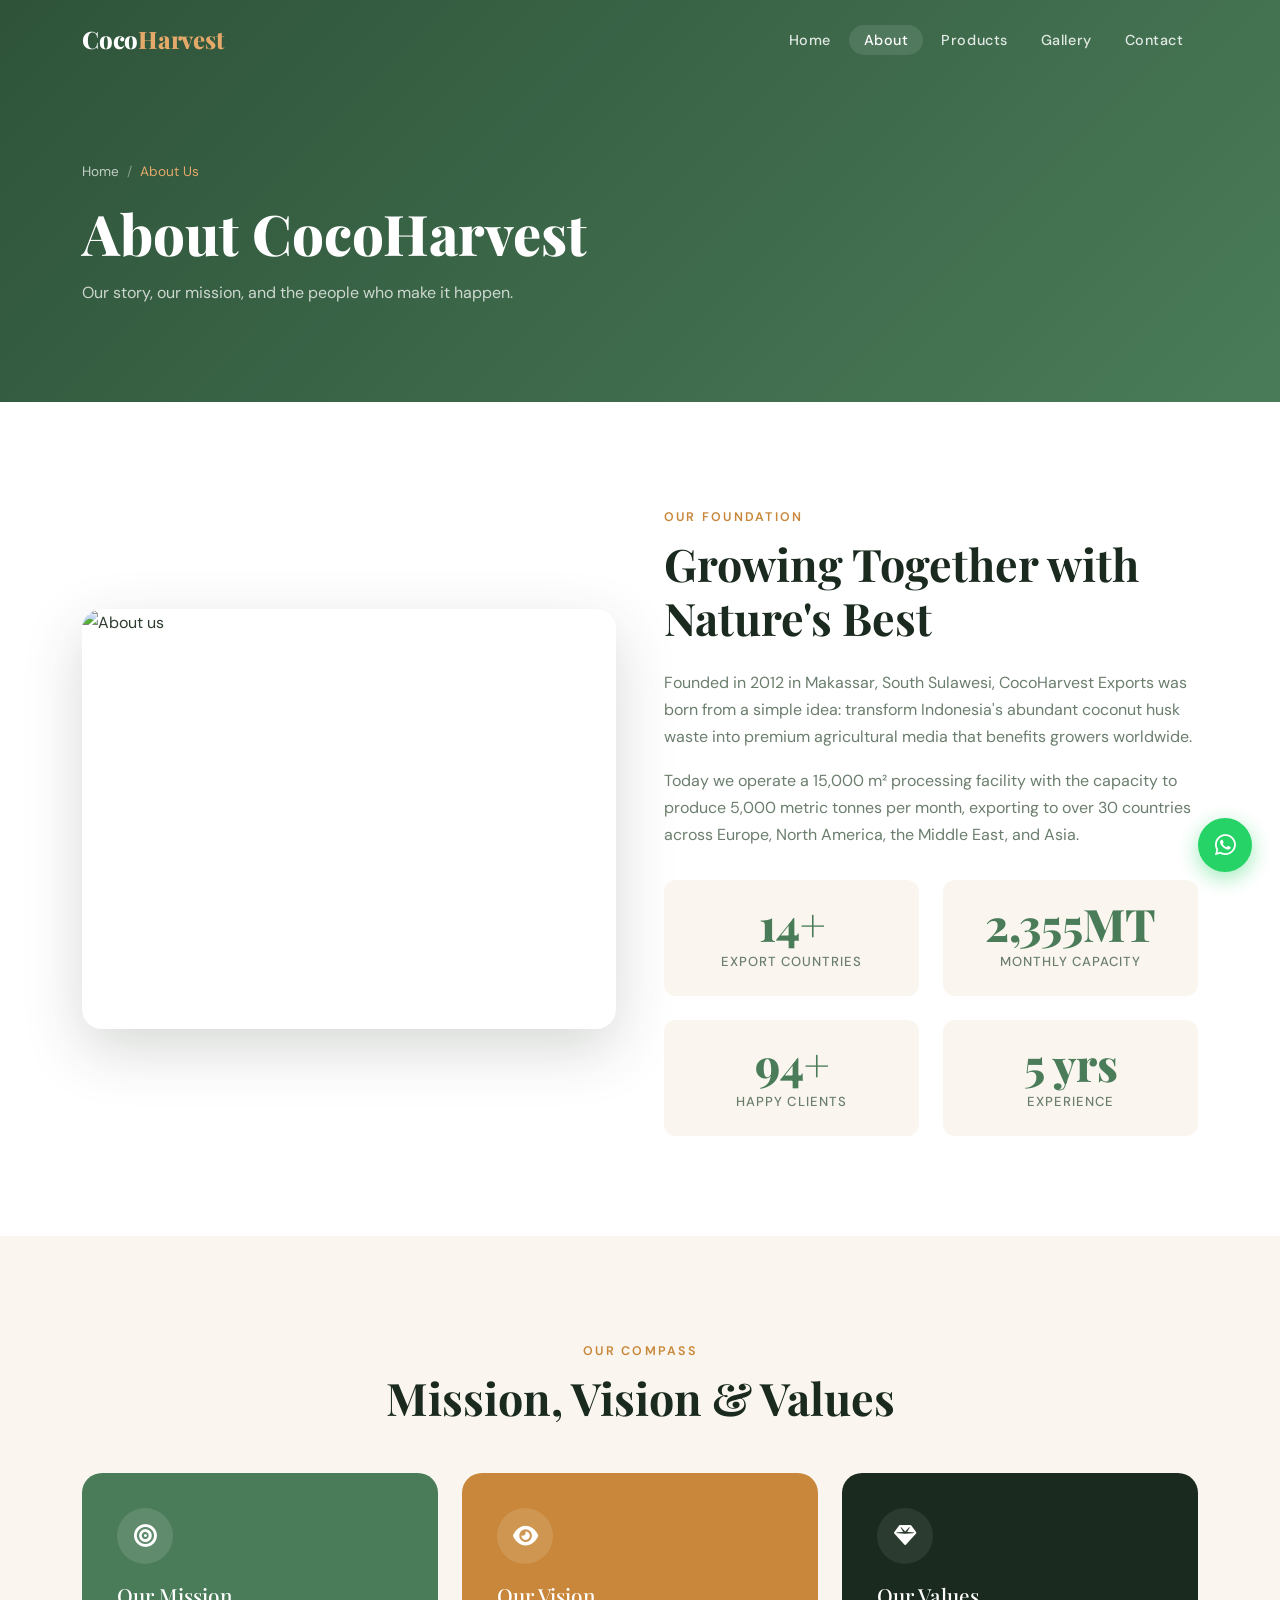
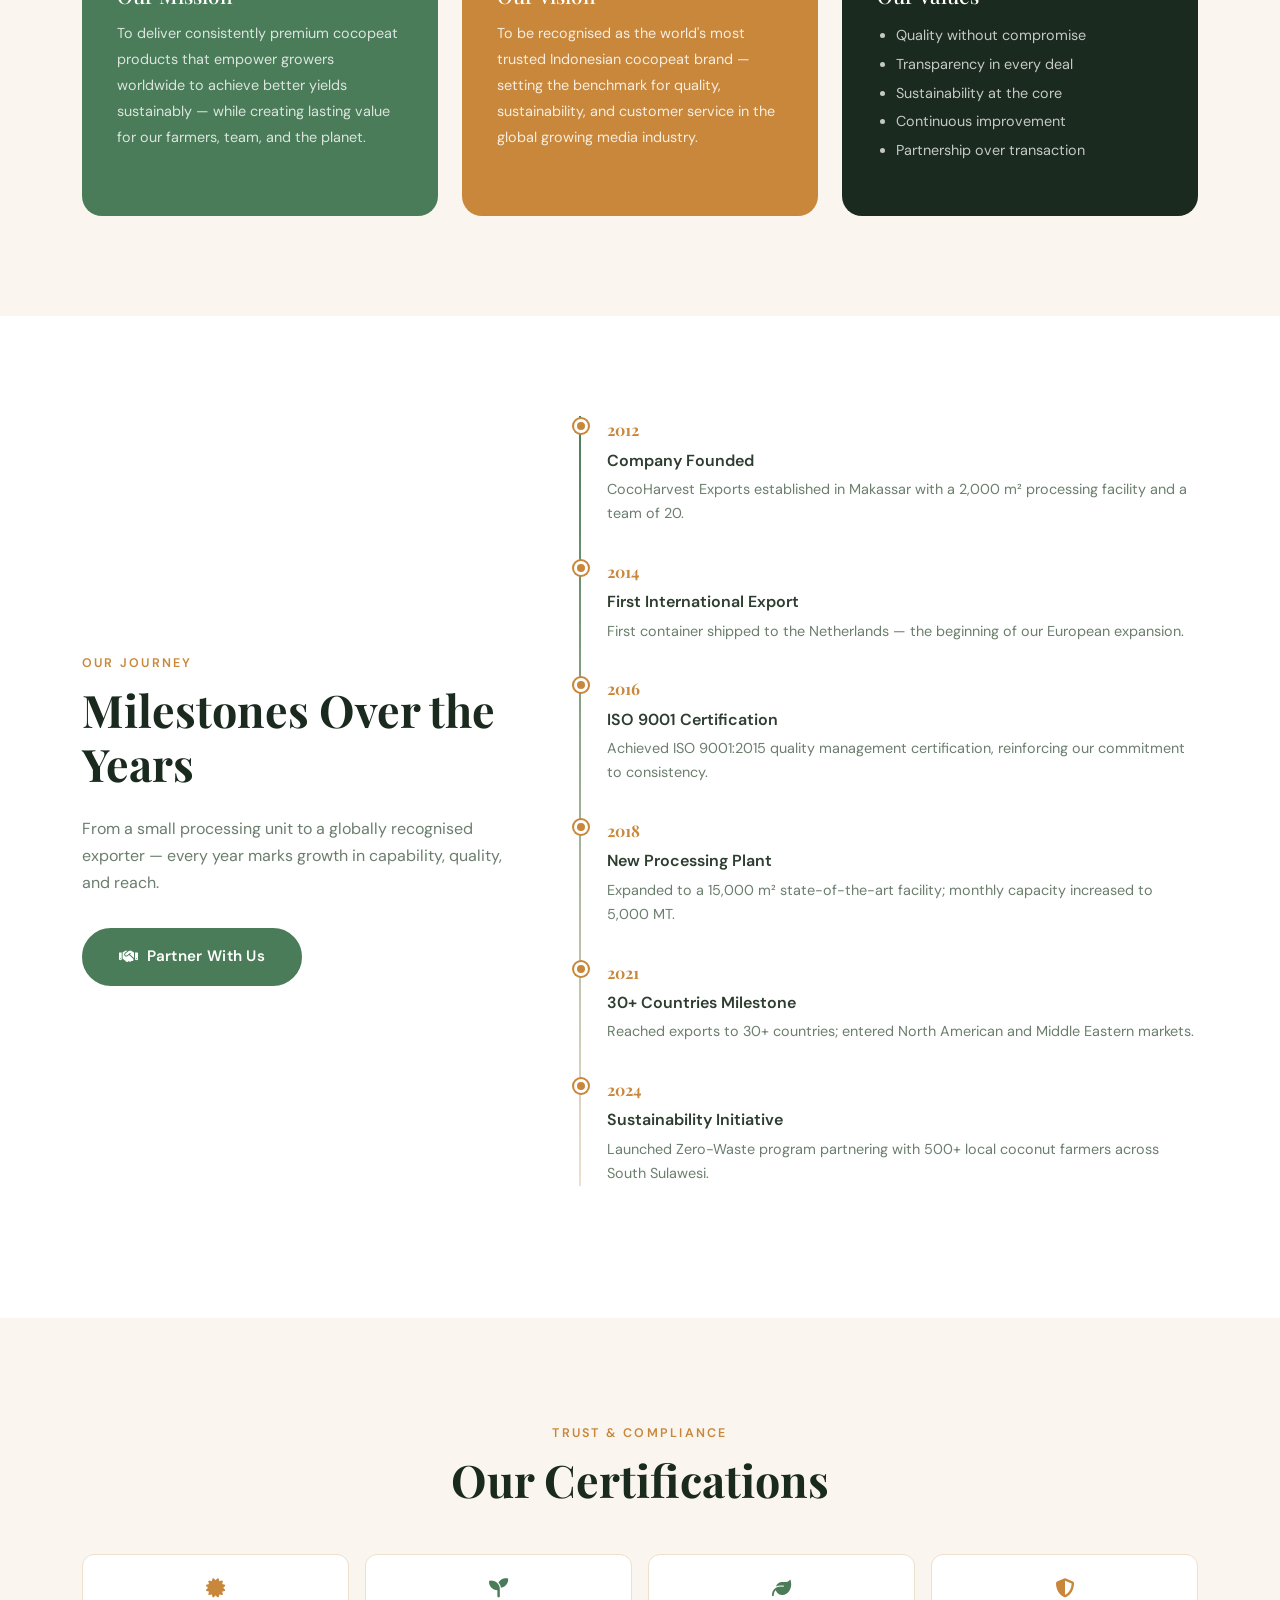
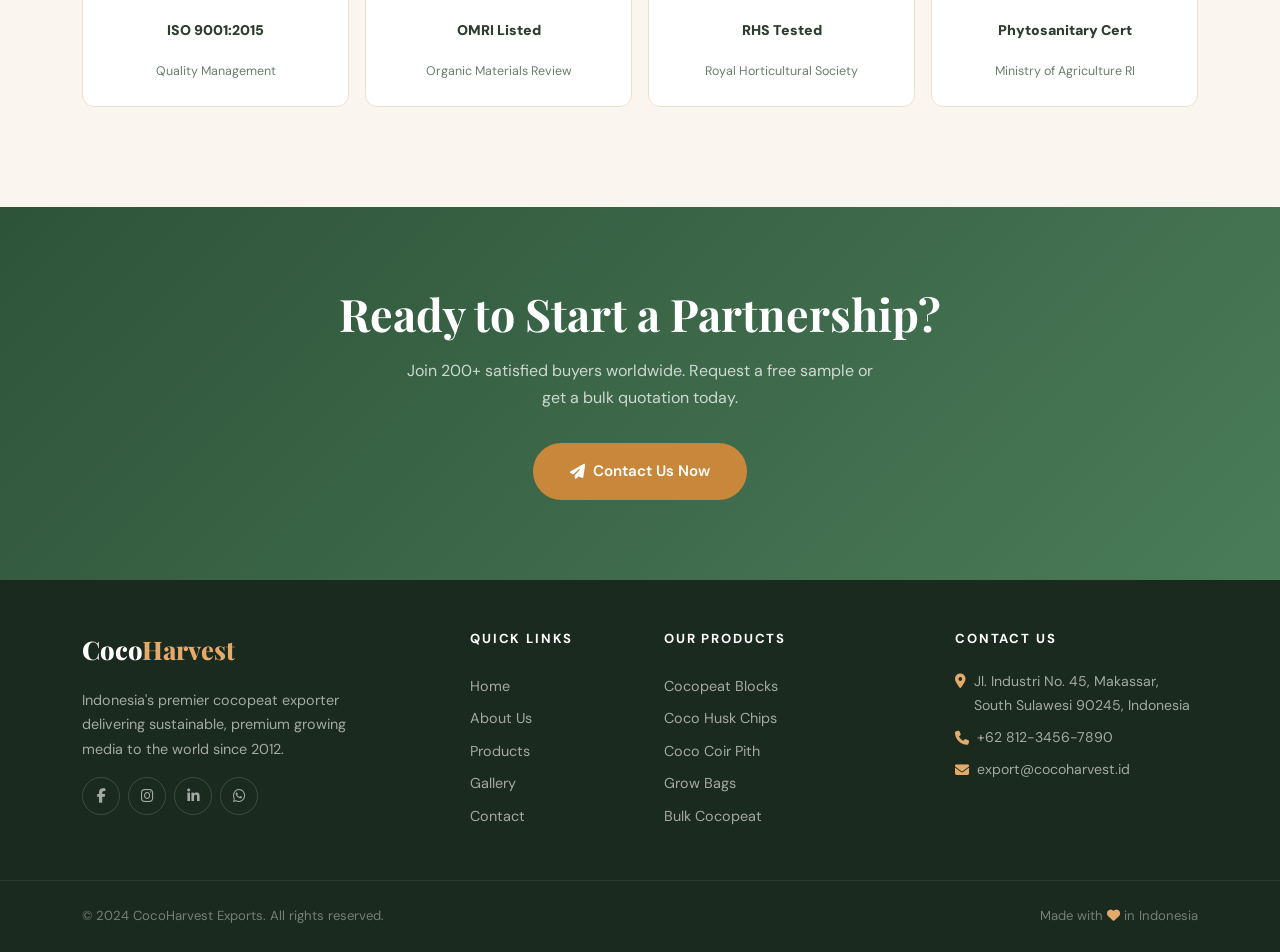
==== about.html @ 3181f222 "add website files" ====
<!DOCTYPE html>
<html lang="en">
<head>
  <meta charset="UTF-8">
  <meta name="viewport" content="width=device-width, initial-scale=1.0">
  <title>About Us — CocoHarvest Exports</title>
  <link rel="stylesheet" href="https://cdn.jsdelivr.net/npm/bootstrap@5.3.3/dist/css/bootstrap.min.css">
  <link rel="stylesheet" href="https://cdnjs.cloudflare.com/ajax/libs/font-awesome/6.5.0/css/all.min.css">
  <link rel="stylesheet" href="assets/css/style.css">
  <link rel="stylesheet" href="assets/css/components.css">
</head>
<body>

<!-- NAVBAR -->
<nav class="navbar navbar-main navbar-expand-lg">
  <div class="container">
    <a class="navbar-brand-custom" href="index.html">Coco<span>Harvest</span></a>
    <button class="navbar-toggler border-0" type="button" data-bs-toggle="collapse" data-bs-target="#mainNav">
      <div class="navbar-toggler-icon-custom"><span></span><span></span><span></span></div>
    </button>
    <div class="collapse navbar-collapse justify-content-end" id="mainNav">
      <ul class="navbar-nav gap-1 align-items-lg-center">
        <li class="nav-item"><a class="nav-link-custom" href="index.html">Home</a></li>
        <li class="nav-item"><a class="nav-link-custom active" href="about.html">About</a></li>
        <li class="nav-item"><a class="nav-link-custom" href="products.html">Products</a></li>
        <li class="nav-item"><a class="nav-link-custom" href="gallery.html">Gallery</a></li>
        <li class="nav-item"><a class="nav-link-custom" href="contact.html">Contact</a></li>
        <!-- <li class="nav-item ms-lg-2"><a class="btn-accent-custom" href="contact.html">Get a Quote</a></li> -->
      </ul>
    </div>
  </div>
</nav>

<!-- PAGE HERO -->
<section class="page-hero">
  <div class="container position-relative" style="z-index:1;">
    <nav aria-label="breadcrumb" class="mb-3">
      <ol class="breadcrumb">
        <li class="breadcrumb-item"><a href="index.html">Home</a></li>
        <li class="breadcrumb-item active">About Us</li>
      </ol>
    </nav>
    <h1 class="page-hero-title">About CocoHarvest</h1>
    <p style="color:rgba(255,255,255,.75);max-width:520px;margin-top:.8rem;font-size:1rem;">
      Our story, our mission, and the people who make it happen.
    </p>
  </div>
</section>

<!-- MISSION & VISION -->
<section class="section-py">
  <div class="container">
    <div class="row g-5 align-items-center">
      <div class="col-lg-6 reveal-left">
        <img src="https://images.unsplash.com/photo-1573767291321-c0af2eaf5266?w=700&q=80"
             alt="About us"
             style="border-radius:20px;width:100%;height:420px;object-fit:cover;box-shadow:var(--shadow-lg);">
      </div>
      <div class="col-lg-6 reveal-right">
        <span class="section-eyebrow">Our Foundation</span>
        <h2 class="section-title mt-2 mb-4">Growing Together with<br>Nature's Best</h2>
        <p style="color:var(--clr-muted);margin-bottom:1rem;">
          Founded in 2012 in Makassar, South Sulawesi, CocoHarvest Exports was born from a simple idea: transform Indonesia's abundant coconut husk waste into premium agricultural media that benefits growers worldwide.
        </p>
        <p style="color:var(--clr-muted);margin-bottom:2rem;">
          Today we operate a 15,000 m² processing facility with the capacity to produce 5,000 metric tonnes per month, exporting to over 30 countries across Europe, North America, the Middle East, and Asia.
        </p>
        <div class="row g-4">
          <div class="col-6">
            <div style="padding:1.4rem;background:var(--clr-cream);border-radius:var(--radius-md);text-align:center;">
              <div class="stat-number" data-count="30" data-suffix="+">30+</div>
              <div class="stat-label mt-1">Export Countries</div>
            </div>
          </div>
          <div class="col-6">
            <div style="padding:1.4rem;background:var(--clr-cream);border-radius:var(--radius-md);text-align:center;">
              <div class="stat-number" data-count="5000" data-suffix="MT">5000MT</div>
              <div class="stat-label mt-1">Monthly Capacity</div>
            </div>
          </div>
          <div class="col-6">
            <div style="padding:1.4rem;background:var(--clr-cream);border-radius:var(--radius-md);text-align:center;">
              <div class="stat-number" data-count="200" data-suffix="+">200+</div>
              <div class="stat-label mt-1">Happy Clients</div>
            </div>
          </div>
          <div class="col-6">
            <div style="padding:1.4rem;background:var(--clr-cream);border-radius:var(--radius-md);text-align:center;">
              <div class="stat-number" data-count="12" data-suffix=" yrs">12 yrs</div>
              <div class="stat-label mt-1">Experience</div>
            </div>
          </div>
        </div>
      </div>
    </div>
  </div>
</section>

<!-- MISSION VISION VALUES -->
<section class="section-py bg-cream">
  <div class="container">
    <div class="text-center mb-5 reveal">
      <span class="section-eyebrow">Our Compass</span>
      <h2 class="section-title mt-2">Mission, Vision & Values</h2>
    </div>
    <div class="row g-4">
      <div class="col-md-4 reveal delay-1">
        <div style="background:var(--clr-primary);color:white;border-radius:var(--radius-lg);padding:2.2rem;height:100%;">
          <div style="width:56px;height:56px;background:rgba(255,255,255,.12);border-radius:50%;display:flex;align-items:center;justify-content:center;font-size:1.4rem;margin-bottom:1.2rem;">
            <i class="fas fa-bullseye"></i>
          </div>
          <h4 style="font-family:'Playfair Display',serif;font-size:1.3rem;margin-bottom:.8rem;color:white;">Our Mission</h4>
          <p style="color:rgba(255,255,255,.8);font-size:.9rem;line-height:1.8;">
            To deliver consistently premium cocopeat products that empower growers worldwide to achieve better yields sustainably — while creating lasting value for our farmers, team, and the planet.
          </p>
        </div>
      </div>
      <div class="col-md-4 reveal delay-2">
        <div style="background:var(--clr-accent);color:white;border-radius:var(--radius-lg);padding:2.2rem;height:100%;">
          <div style="width:56px;height:56px;background:rgba(255,255,255,.12);border-radius:50%;display:flex;align-items:center;justify-content:center;font-size:1.4rem;margin-bottom:1.2rem;">
            <i class="fas fa-eye"></i>
          </div>
          <h4 style="font-family:'Playfair Display',serif;font-size:1.3rem;margin-bottom:.8rem;color:white;">Our Vision</h4>
          <p style="color:rgba(255,255,255,.85);font-size:.9rem;line-height:1.8;">
            To be recognised as the world's most trusted Indonesian cocopeat brand — setting the benchmark for quality, sustainability, and customer service in the global growing media industry.
          </p>
        </div>
      </div>
      <div class="col-md-4 reveal delay-3">
        <div style="background:var(--clr-dark);color:white;border-radius:var(--radius-lg);padding:2.2rem;height:100%;">
          <div style="width:56px;height:56px;background:rgba(255,255,255,.08);border-radius:50%;display:flex;align-items:center;justify-content:center;font-size:1.4rem;margin-bottom:1.2rem;">
            <i class="fas fa-gem"></i>
          </div>
          <h4 style="font-family:'Playfair Display',serif;font-size:1.3rem;margin-bottom:.8rem;color:white;">Our Values</h4>
          <ul style="color:rgba(255,255,255,.75);font-size:.9rem;line-height:2;padding-left:1.2rem;">
            <li>Quality without compromise</li>
            <li>Transparency in every deal</li>
            <li>Sustainability at the core</li>
            <li>Continuous improvement</li>
            <li>Partnership over transaction</li>
          </ul>
        </div>
      </div>
    </div>
  </div>
</section>

<!-- MILESTONES / TIMELINE -->
<section class="section-py">
  <div class="container">
    <div class="row g-5 align-items-center">
      <div class="col-lg-5 reveal-left">
        <span class="section-eyebrow">Our Journey</span>
        <h2 class="section-title mt-2 mb-4">Milestones Over the Years</h2>
        <p style="color:var(--clr-muted);margin-bottom:2rem;">
          From a small processing unit to a globally recognised exporter — every year marks growth in capability, quality, and reach.
        </p>
        <a href="contact.html" class="btn-primary-custom"><i class="fas fa-handshake"></i> Partner With Us</a>
      </div>
      <div class="col-lg-7 reveal-right">
        <div class="timeline">
          <div class="timeline-item">
            <div class="timeline-dot"></div>
            <div class="timeline-year">2012</div>
            <div style="font-weight:600;margin-bottom:.2rem;">Company Founded</div>
            <div class="timeline-text">CocoHarvest Exports established in Makassar with a 2,000 m² processing facility and a team of 20.</div>
          </div>
          <div class="timeline-item">
            <div class="timeline-dot"></div>
            <div class="timeline-year">2014</div>
            <div style="font-weight:600;margin-bottom:.2rem;">First International Export</div>
            <div class="timeline-text">First container shipped to the Netherlands — the beginning of our European expansion.</div>
          </div>
          <div class="timeline-item">
            <div class="timeline-dot"></div>
            <div class="timeline-year">2016</div>
            <div style="font-weight:600;margin-bottom:.2rem;">ISO 9001 Certification</div>
            <div class="timeline-text">Achieved ISO 9001:2015 quality management certification, reinforcing our commitment to consistency.</div>
          </div>
          <div class="timeline-item">
            <div class="timeline-dot"></div>
            <div class="timeline-year">2018</div>
            <div style="font-weight:600;margin-bottom:.2rem;">New Processing Plant</div>
            <div class="timeline-text">Expanded to a 15,000 m² state-of-the-art facility; monthly capacity increased to 5,000 MT.</div>
          </div>
          <div class="timeline-item">
            <div class="timeline-dot"></div>
            <div class="timeline-year">2021</div>
            <div style="font-weight:600;margin-bottom:.2rem;">30+ Countries Milestone</div>
            <div class="timeline-text">Reached exports to 30+ countries; entered North American and Middle Eastern markets.</div>
          </div>
          <div class="timeline-item">
            <div class="timeline-dot"></div>
            <div class="timeline-year">2024</div>
            <div style="font-weight:600;margin-bottom:.2rem;">Sustainability Initiative</div>
            <div class="timeline-text">Launched Zero-Waste program partnering with 500+ local coconut farmers across South Sulawesi.</div>
          </div>
        </div>
      </div>
    </div>
  </div>
</section>

<!-- CERTIFICATIONS -->
<section class="section-py bg-cream">
  <div class="container">
    <div class="text-center mb-5 reveal">
      <span class="section-eyebrow">Trust & Compliance</span>
      <h2 class="section-title mt-2">Our Certifications</h2>
    </div>
    <div class="row g-3 justify-content-center">
      <div class="col-sm-6 col-md-4 col-lg-3 reveal delay-1">
        <div class="cert-badge justify-content-center" style="flex-direction:column;text-align:center;padding:1.5rem;">
          <i class="fas fa-certificate fa-2x mb-2" style="color:var(--clr-accent);"></i>
          <strong>ISO 9001:2015</strong>
          <span style="font-size:.78rem;color:var(--clr-muted);font-weight:400;margin-top:.3rem;">Quality Management</span>
        </div>
      </div>
      <div class="col-sm-6 col-md-4 col-lg-3 reveal delay-2">
        <div class="cert-badge justify-content-center" style="flex-direction:column;text-align:center;padding:1.5rem;">
          <i class="fas fa-seedling fa-2x mb-2" style="color:var(--clr-primary);"></i>
          <strong>OMRI Listed</strong>
          <span style="font-size:.78rem;color:var(--clr-muted);font-weight:400;margin-top:.3rem;">Organic Materials Review</span>
        </div>
      </div>
      <div class="col-sm-6 col-md-4 col-lg-3 reveal delay-3">
        <div class="cert-badge justify-content-center" style="flex-direction:column;text-align:center;padding:1.5rem;">
          <i class="fas fa-leaf fa-2x mb-2" style="color:var(--clr-primary);"></i>
          <strong>RHS Tested</strong>
          <span style="font-size:.78rem;color:var(--clr-muted);font-weight:400;margin-top:.3rem;">Royal Horticultural Society</span>
        </div>
      </div>
      <div class="col-sm-6 col-md-4 col-lg-3 reveal delay-4">
        <div class="cert-badge justify-content-center" style="flex-direction:column;text-align:center;padding:1.5rem;">
          <i class="fas fa-shield-alt fa-2x mb-2" style="color:var(--clr-accent);"></i>
          <strong>Phytosanitary Cert</strong>
          <span style="font-size:.78rem;color:var(--clr-muted);font-weight:400;margin-top:.3rem;">Ministry of Agriculture RI</span>
        </div>
      </div>
    </div>
  </div>
</section>

<!-- CTA -->
<section style="background:linear-gradient(135deg,var(--clr-primary-dk),var(--clr-primary));padding:80px 0;">
  <div class="container text-center reveal">
    <h2 class="section-title text-white mb-3">Ready to Start a Partnership?</h2>
    <p style="color:rgba(255,255,255,.75);max-width:480px;margin:0 auto 2rem;">
      Join 200+ satisfied buyers worldwide. Request a free sample or get a bulk quotation today.
    </p>
    <a href="contact.html" class="btn-accent-custom">
      <i class="fas fa-paper-plane"></i> Contact Us Now
    </a>
  </div>
</section>

<!-- FOOTER -->
<footer class="footer-main pt-5">
  <div class="container">
    <div class="row g-5">
      <div class="col-lg-4">
        <div class="footer-brand mb-3">Coco<span>Harvest</span></div>
        <p style="font-size:.9rem;color:rgba(255,255,255,.6);max-width:300px;line-height:1.7;">
          Indonesia's premier cocopeat exporter delivering sustainable, premium growing media to the world since 2012.
        </p>
        <div class="d-flex gap-2 mt-3">
          <a href="#" class="social-icon"><i class="fab fa-facebook-f"></i></a>
          <a href="#" class="social-icon"><i class="fab fa-instagram"></i></a>
          <a href="#" class="social-icon"><i class="fab fa-linkedin-in"></i></a>
          <a href="#" class="social-icon"><i class="fab fa-whatsapp"></i></a>
        </div>
      </div>
      <div class="col-sm-6 col-lg-2">
        <div class="footer-heading">Quick Links</div>
        <a href="index.html" class="footer-link">Home</a>
        <a href="about.html" class="footer-link">About Us</a>
        <a href="products.html" class="footer-link">Products</a>
        <a href="gallery.html" class="footer-link">Gallery</a>
        <a href="contact.html" class="footer-link">Contact</a>
      </div>
      <div class="col-sm-6 col-lg-3">
        <div class="footer-heading">Our Products</div>
        <a href="products.html" class="footer-link">Cocopeat Blocks</a>
        <a href="products.html" class="footer-link">Coco Husk Chips</a>
        <a href="products.html" class="footer-link">Coco Coir Pith</a>
        <a href="products.html" class="footer-link">Grow Bags</a>
        <a href="products.html" class="footer-link">Bulk Cocopeat</a>
      </div>
      <div class="col-lg-3">
        <div class="footer-heading">Contact Us</div>
        <div class="d-flex gap-2 align-items-start mb-2" style="font-size:.88rem;color:rgba(255,255,255,.6);">
          <i class="fas fa-map-marker-alt mt-1" style="color:var(--clr-accent-lt);"></i>
          Jl. Industri No. 45, Makassar, South Sulawesi 90245, Indonesia
        </div>
        <div class="d-flex gap-2 align-items-center mb-2" style="font-size:.88rem;color:rgba(255,255,255,.6);">
          <i class="fas fa-phone" style="color:var(--clr-accent-lt);"></i> +62 812-3456-7890
        </div>
        <div class="d-flex gap-2 align-items-center" style="font-size:.88rem;color:rgba(255,255,255,.6);">
          <i class="fas fa-envelope" style="color:var(--clr-accent-lt);"></i> export@cocoharvest.id
        </div>
      </div>
    </div>
  </div>
  <div class="footer-bottom mt-5">
    <div class="container d-flex flex-wrap justify-content-between align-items-center gap-2">
      <span>© 2024 CocoHarvest Exports. All rights reserved.</span>
      <span>Made with <i class="fas fa-heart" style="color:var(--clr-accent-lt);"></i> in Indonesia</span>
    </div>
  </div>
</footer>

<a href="https://wa.me/6281234567890" target="_blank" class="wa-float"><i class="fab fa-whatsapp"></i></a>

<script src="https://cdn.jsdelivr.net/npm/bootstrap@5.3.3/dist/js/bootstrap.bundle.min.js"></script>
<script src="assets/js/main.js"></script>
</body>
</html>
---- assets/css/style.css ----
/* =============================================
   COCOHARVEST EXPORTS — Global Stylesheet
   Natural • Earthy • Premium
============================================= */

@import url('https://fonts.googleapis.com/css2?family=Playfair+Display:wght@400;600;700;800&family=DM+Sans:wght@300;400;500;600&display=swap');

/* ─── CSS Variables ─── */
:root {
  --clr-primary:     #4A7C59;   /* forest green */
  --clr-primary-dk:  #2E5339;
  --clr-primary-lt:  #7DB08A;
  --clr-accent:      #C8873A;   /* warm amber */
  --clr-accent-lt:   #E5A96A;
  --clr-earth:       #8B6F47;
  --clr-cream:       #FAF6EF;
  --clr-sand:        #EDE0CC;
  --clr-dark:        #1A2A1E;
  --clr-text:        #2D3D2F;
  --clr-muted:       #6B7E6D;
  --clr-white:       #FFFFFF;

  --ff-display: 'Playfair Display', Georgia, serif;
  --ff-body:    'DM Sans', sans-serif;

  --radius-sm:  6px;
  --radius-md:  12px;
  --radius-lg:  20px;
  --radius-xl:  40px;

  --shadow-sm:  0 2px 12px rgba(74,124,89,.10);
  --shadow-md:  0 8px 32px rgba(74,124,89,.15);
  --shadow-lg:  0 20px 60px rgba(26,42,30,.18);

  --transition: .35s cubic-bezier(.25,.46,.45,.94);
}

/* ─── Reset & Base ─── */
*, *::before, *::after { box-sizing: border-box; margin: 0; padding: 0; }

html { scroll-behavior: smooth; font-size: 16px; }

body {
  font-family: var(--ff-body);
  color: var(--clr-text);
  background: var(--clr-white);
  line-height: 1.7;
  overflow-x: hidden;
}

img { max-width: 100%; height: auto; display: block; }

a { text-decoration: none; color: inherit; }

/* ─── Typography ─── */
h1, h2, h3, h4, h5 {
  font-family: var(--ff-display);
  line-height: 1.2;
  color: var(--clr-dark);
}

.display-title {
  font-size: clamp(2.4rem, 6vw, 5rem);
  font-weight: 800;
  letter-spacing: -0.02em;
}

.section-eyebrow {
  font-family: var(--ff-body);
  font-size: .78rem;
  font-weight: 600;
  letter-spacing: .18em;
  text-transform: uppercase;
  color: var(--clr-accent);
}

.section-title {
  font-size: clamp(1.8rem, 3.5vw, 2.8rem);
  font-weight: 700;
  color: var(--clr-dark);
}

/* ─── Buttons ─── */
.btn-primary-custom {
  display: inline-flex;
  align-items: center;
  gap: .5rem;
  background: var(--clr-primary);
  color: var(--clr-white);
  padding: .85rem 2.2rem;
  border-radius: var(--radius-xl);
  font-weight: 600;
  font-size: .95rem;
  letter-spacing: .02em;
  transition: var(--transition);
  border: 2px solid var(--clr-primary);
}
.btn-primary-custom:hover {
  background: var(--clr-primary-dk);
  border-color: var(--clr-primary-dk);
  color: var(--clr-white);
  transform: translateY(-2px);
  box-shadow: 0 8px 24px rgba(74,124,89,.35);
}

.btn-outline-custom {
  display: inline-flex;
  align-items: center;
  gap: .5rem;
  background: transparent;
  color: var(--clr-white);
  padding: .85rem 2.2rem;
  border-radius: var(--radius-xl);
  font-weight: 600;
  font-size: .95rem;
  letter-spacing: .02em;
  transition: var(--transition);
  border: 2px solid rgba(255,255,255,.6);
}
.btn-outline-custom:hover {
  background: rgba(255,255,255,.12);
  border-color: var(--clr-white);
  color: var(--clr-white);
  transform: translateY(-2px);
}

.btn-accent-custom {
  display: inline-flex;
  align-items: center;
  gap: .5rem;
  background: var(--clr-accent);
  color: var(--clr-white);
  padding: .85rem 2.2rem;
  border-radius: var(--radius-xl);
  font-weight: 600;
  font-size: .95rem;
  transition: var(--transition);
  border: 2px solid var(--clr-accent);
}
.btn-accent-custom:hover {
  background: #b57630;
  border-color: #b57630;
  color: var(--clr-white);
  transform: translateY(-2px);
  box-shadow: 0 8px 24px rgba(200,135,58,.35);
}

/* ─── Navbar ─── */
.navbar-main {
  background: transparent;
  padding: 1.2rem 0;
  transition: background var(--transition), box-shadow var(--transition);
  position: fixed;
  top: 0;
  width: 100%;
  z-index: 1000;
}
.navbar-main.scrolled {
  background: rgba(26,42,30,.96);
  backdrop-filter: blur(12px);
  padding: .8rem 0;
  box-shadow: 0 4px 30px rgba(0,0,0,.18);
}
.navbar-brand-custom {
  font-family: var(--ff-display);
  font-size: 1.5rem;
  font-weight: 800;
  color: var(--clr-white) !important;
  letter-spacing: -0.01em;
}
.navbar-brand-custom span { color: var(--clr-accent-lt); }

.nav-link-custom {
  color: rgba(255,255,255,.85) !important;
  font-weight: 500;
  font-size: .9rem;
  letter-spacing: .04em;
  padding: .4rem .9rem !important;
  border-radius: 30px;
  transition: var(--transition);
}
.nav-link-custom:hover,
.nav-link-custom.active {
  color: var(--clr-white) !important;
  background: rgba(255,255,255,.1);
}

.navbar-toggler {
  border: 1.5px solid rgba(255,255,255,.4) !important;
  padding: .3rem .6rem;
}
.navbar-toggler-icon-custom {
  display: flex;
  flex-direction: column;
  gap: 4px;
  width: 22px;
}
.navbar-toggler-icon-custom span {
  display: block;
  height: 2px;
  background: var(--clr-white);
  border-radius: 2px;
  transition: var(--transition);
}

/* ─── Section Spacing ─── */
.section-py { padding: 100px 0; }
.section-py-sm { padding: 60px 0; }

/* ─── Divider ─── */
.divider-leaf {
  display: flex;
  align-items: center;
  gap: 1rem;
  margin: 1.2rem 0;
}
.divider-leaf::before,
.divider-leaf::after {
  content: '';
  flex: 1;
  height: 1px;
  background: var(--clr-sand);
}
.divider-leaf i { color: var(--clr-primary); font-size: .9rem; }

/* ─── Badge ─── */
.badge-custom {
  display: inline-block;
  padding: .3rem .9rem;
  background: rgba(74,124,89,.1);
  color: var(--clr-primary);
  border-radius: 30px;
  font-size: .78rem;
  font-weight: 600;
  letter-spacing: .1em;
  text-transform: uppercase;
}

/* ─── Card Base ─── */
.card-custom {
  background: var(--clr-white);
  border-radius: var(--radius-lg);
  overflow: hidden;
  box-shadow: var(--shadow-sm);
  transition: var(--transition);
  border: 1px solid rgba(74,124,89,.08);
}
.card-custom:hover {
  transform: translateY(-6px);
  box-shadow: var(--shadow-md);
}

/* ─── Stats ─── */
.stat-number {
  font-family: var(--ff-display);
  font-size: 2.8rem;
  font-weight: 800;
  color: var(--clr-primary);
  line-height: 1;
}
.stat-label {
  font-size: .82rem;
  color: var(--clr-muted);
  font-weight: 500;
  text-transform: uppercase;
  letter-spacing: .08em;
}

/* ─── Footer ─── */
.footer-main {
  background: var(--clr-dark);
  color: rgba(255,255,255,.75);
}
.footer-brand {
  font-family: var(--ff-display);
  font-size: 1.6rem;
  font-weight: 800;
  color: var(--clr-white);
}
.footer-brand span { color: var(--clr-accent-lt); }
.footer-heading {
  font-family: var(--ff-body);
  font-size: .82rem;
  font-weight: 700;
  letter-spacing: .14em;
  text-transform: uppercase;
  color: var(--clr-white);
  margin-bottom: 1.2rem;
}
.footer-link {
  display: block;
  color: rgba(255,255,255,.6);
  font-size: .9rem;
  padding: .25rem 0;
  transition: color var(--transition);
}
.footer-link:hover { color: var(--clr-accent-lt); }
.footer-bottom {
  border-top: 1px solid rgba(255,255,255,.08);
  padding: 1.5rem 0;
  font-size: .82rem;
  color: rgba(255,255,255,.4);
}
.social-icon {
  width: 38px; height: 38px;
  display: inline-flex;
  align-items: center;
  justify-content: center;
  border-radius: 50%;
  border: 1px solid rgba(255,255,255,.15);
  color: rgba(255,255,255,.6);
  font-size: .9rem;
  transition: var(--transition);
}
.social-icon:hover {
  background: var(--clr-accent);
  border-color: var(--clr-accent);
  color: var(--clr-white);
}

/* ─── Breadcrumb ─── */
.page-hero {
  background: linear-gradient(135deg, var(--clr-primary-dk) 0%, var(--clr-primary) 100%);
  padding: 160px 0 80px;
  position: relative;
  overflow: hidden;
}
.page-hero::before {
  content: '';
  position: absolute;
  inset: 0;
  background: url('https://images.unsplash.com/photo-1500382017468-9049fed747ef?w=1400&q=80') center/cover no-repeat;
  opacity: .12;
}
.page-hero-title {
  font-size: clamp(2rem, 5vw, 3.5rem);
  font-weight: 800;
  color: var(--clr-white);
  position: relative;
  z-index: 1;
}
.breadcrumb-item { font-size: .85rem; }
.breadcrumb-item a { color: rgba(255,255,255,.7); }
.breadcrumb-item.active { color: var(--clr-accent-lt); }
.breadcrumb-item + .breadcrumb-item::before { color: rgba(255,255,255,.4); }

/* ─── Animations ─── */
@keyframes fadeInUp {
  from { opacity: 0; transform: translateY(30px); }
  to   { opacity: 1; transform: translateY(0); }
}
@keyframes fadeInLeft {
  from { opacity: 0; transform: translateX(-30px); }
  to   { opacity: 1; transform: translateX(0); }
}
@keyframes fadeInRight {
  from { opacity: 0; transform: translateX(30px); }
  to   { opacity: 1; transform: translateX(0); }
}
@keyframes float {
  0%, 100% { transform: translateY(0); }
  50%       { transform: translateY(-12px); }
}
@keyframes pulseGreen {
  0%, 100% { box-shadow: 0 0 0 0 rgba(74,124,89,.4); }
  50%       { box-shadow: 0 0 0 12px rgba(74,124,89,0); }
}

.animate-fadeInUp   { animation: fadeInUp  .7s ease forwards; }
.animate-fadeInLeft { animation: fadeInLeft .7s ease forwards; }
.animate-fadeInRight{ animation: fadeInRight .7s ease forwards; }
.delay-1 { animation-delay: .15s; }
.delay-2 { animation-delay: .30s; }
.delay-3 { animation-delay: .45s; }
.delay-4 { animation-delay: .60s; }

.float-anim { animation: float 4s ease-in-out infinite; }

/* Scroll reveal */
.reveal {
  opacity: 0;
  transform: translateY(28px);
  transition: opacity .65s ease, transform .65s ease;
}
.reveal.visible {
  opacity: 1;
  transform: none;
}
.reveal-left {
  opacity: 0;
  transform: translateX(-28px);
  transition: opacity .65s ease, transform .65s ease;
}
.reveal-left.visible { opacity: 1; transform: none; }
.reveal-right {
  opacity: 0;
  transform: translateX(28px);
  transition: opacity .65s ease, transform .65s ease;
}
.reveal-right.visible { opacity: 1; transform: none; }

/* ─── Utilities ─── */
.bg-cream  { background: var(--clr-cream); }
.bg-sand   { background: var(--clr-sand); }
.bg-green  { background: var(--clr-primary); }
.bg-dark-g { background: var(--clr-dark); }
.text-green { color: var(--clr-primary) !important; }
.text-accent { color: var(--clr-accent) !important; }
.text-muted-custom { color: var(--clr-muted); }

.rounded-custom { border-radius: var(--radius-lg); }
.img-cover { object-fit: cover; width: 100%; height: 100%; }

/* ─── Leaf Decoration ─── */
.leaf-deco {
  position: absolute;
  opacity: .07;
  pointer-events: none;
}

/* ─── WhatsApp Float Button ─── */
.wa-float {
  position: fixed;
  bottom: 28px;
  right: 28px;
  z-index: 9999;
  width: 54px; height: 54px;
  background: #25D366;
  border-radius: 50%;
  display: flex; align-items: center; justify-content: center;
  color: white;
  font-size: 1.5rem;
  box-shadow: 0 6px 20px rgba(37,211,102,.45);
  transition: var(--transition);
  animation: pulseGreen 2.5s infinite;
}
.wa-float:hover {
  transform: scale(1.1);
  color: white;
}

/* ─── Responsive ─── */
@media (max-width: 991px) {
  .section-py { padding: 70px 0; }
  .navbar-collapse {
    background: rgba(26,42,30,.97);
    backdrop-filter: blur(12px);
    padding: 1rem 1.5rem;
    margin-top: .5rem;
    border-radius: var(--radius-md);
  }
}
@media (max-width: 576px) {
  .section-py { padding: 50px 0; }
  .display-title { font-size: 2.2rem; }
}
---- assets/css/components.css ----
/* ─── Lightbox ─── */
#lightbox {
  display: none;
  position: fixed;
  inset: 0;
  z-index: 9999;
  align-items: center;
  justify-content: center;
}
#lightbox.active { display: flex; }
.lb-overlay {
  position: absolute;
  inset: 0;
  background: rgba(0,0,0,.88);
}
.lb-content {
  position: relative;
  z-index: 1;
  max-width: 90vw;
  max-height: 90vh;
}
.lb-img {
  max-width: 100%;
  max-height: 85vh;
  border-radius: 12px;
  box-shadow: 0 20px 60px rgba(0,0,0,.6);
}
.lb-close {
  position: absolute;
  top: -16px;
  right: -16px;
  width: 36px; height: 36px;
  border-radius: 50%;
  background: var(--clr-accent);
  border: none;
  color: white;
  font-size: 1.1rem;
  cursor: pointer;
  display: flex; align-items: center; justify-content: center;
  transition: background .2s;
}
.lb-close:hover { background: #b57630; }

/* ─── Gallery Item ─── */
.gallery-item {
  border-radius: var(--radius-md);
  overflow: hidden;
  position: relative;
}
.gallery-item img {
  width: 100%;
  height: 250px;
  object-fit: cover;
  transition: transform .5s ease;
}
.gallery-item:hover img { transform: scale(1.06); }
.gallery-item::after {
  content: '\f00e';
  font-family: 'Font Awesome 6 Free';
  font-weight: 900;
  position: absolute;
  inset: 0;
  display: flex;
  align-items: center;
  justify-content: center;
  background: rgba(74,124,89,.7);
  color: white;
  font-size: 1.8rem;
  opacity: 0;
  transition: opacity .35s;
}
.gallery-item:hover::after { opacity: 1; }

/* ─── Product Card ─── */
.product-card {
  background: var(--clr-white);
  border-radius: var(--radius-lg);
  overflow: hidden;
  box-shadow: var(--shadow-sm);
  transition: var(--transition);
  border: 1px solid rgba(74,124,89,.08);
}
.product-card:hover {
  transform: translateY(-8px);
  box-shadow: var(--shadow-md);
}
.product-card .product-img {
  height: 280px;
  overflow: hidden;
  position: relative;
}
.product-card .product-img img {
  width: 100%; height: 100%;
  object-fit: cover;
  transition: transform .6s ease;
}
.product-card:hover .product-img img { transform: scale(1.05); }
.product-badge {
  position: absolute;
  top: 16px; left: 16px;
  background: var(--clr-accent);
  color: white;
  padding: .25rem .85rem;
  border-radius: 30px;
  font-size: .75rem;
  font-weight: 700;
  letter-spacing: .06em;
  text-transform: uppercase;
}
.product-card-body { padding: 1.8rem; }
.product-card-title {
  font-family: var(--ff-display);
  font-size: 1.35rem;
  font-weight: 700;
  margin-bottom: .6rem;
}
.product-spec {
  display: flex;
  align-items: center;
  gap: .6rem;
  font-size: .85rem;
  color: var(--clr-muted);
  padding: .4rem 0;
  border-bottom: 1px solid var(--clr-sand);
}
.product-spec i { color: var(--clr-primary); width: 16px; }

/* ─── Why Choose Us Card ─── */
.why-card {
  padding: 2rem 1.6rem;
  border-radius: var(--radius-md);
  background: var(--clr-white);
  border: 1px solid rgba(74,124,89,.1);
  transition: var(--transition);
  text-align: center;
}
.why-card:hover {
  background: var(--clr-primary);
  border-color: var(--clr-primary);
}
.why-card:hover .why-icon { background: rgba(255,255,255,.15); color: var(--clr-white); }
.why-card:hover h5 { color: var(--clr-white); }
.why-card:hover p  { color: rgba(255,255,255,.8); }
.why-icon {
  width: 64px; height: 64px;
  border-radius: 50%;
  background: rgba(74,124,89,.1);
  color: var(--clr-primary);
  display: flex; align-items: center; justify-content: center;
  font-size: 1.5rem;
  margin: 0 auto 1.2rem;
  transition: var(--transition);
}
.why-card h5 {
  font-family: var(--ff-display);
  font-size: 1.1rem;
  margin-bottom: .5rem;
  transition: color var(--transition);
}
.why-card p {
  font-size: .87rem;
  color: var(--clr-muted);
  transition: color var(--transition);
}

/* ─── Certification Badges ─── */
.cert-badge {
  display: flex;
  align-items: center;
  gap: .8rem;
  padding: .9rem 1.4rem;
  background: var(--clr-white);
  border: 1.5px solid var(--clr-sand);
  border-radius: var(--radius-md);
  font-weight: 600;
  font-size: .88rem;
  color: var(--clr-text);
  transition: var(--transition);
}
.cert-badge:hover {
  border-color: var(--clr-primary);
  color: var(--clr-primary);
}
.cert-badge i { color: var(--clr-accent); font-size: 1.2rem; }

/* ─── Contact Form ─── */
.form-control-custom {
  width: 100%;
  padding: .85rem 1.2rem;
  border: 1.5px solid var(--clr-sand);
  border-radius: var(--radius-sm);
  font-family: var(--ff-body);
  font-size: .92rem;
  color: var(--clr-text);
  background: var(--clr-white);
  transition: border-color .2s, box-shadow .2s;
  outline: none;
}
.form-control-custom:focus {
  border-color: var(--clr-primary);
  box-shadow: 0 0 0 3px rgba(74,124,89,.12);
}
.form-control-custom::placeholder { color: #aab5ab; }

textarea.form-control-custom { resize: vertical; min-height: 120px; }

.form-label-custom {
  display: block;
  font-size: .82rem;
  font-weight: 600;
  color: var(--clr-text);
  margin-bottom: .4rem;
  letter-spacing: .03em;
}

/* ─── Contact Info Box ─── */
.contact-info-box {
  background: var(--clr-primary);
  border-radius: var(--radius-lg);
  padding: 2.5rem;
  color: white;
  height: 100%;
}
.contact-info-item {
  display: flex;
  gap: 1rem;
  padding: 1rem 0;
  border-bottom: 1px solid rgba(255,255,255,.1);
}
.contact-info-item:last-child { border-bottom: none; }
.contact-info-icon {
  width: 44px; height: 44px;
  min-width: 44px;
  background: rgba(255,255,255,.12);
  border-radius: 50%;
  display: flex; align-items: center; justify-content: center;
  font-size: 1rem;
}
.contact-info-label {
  font-size: .75rem;
  text-transform: uppercase;
  letter-spacing: .1em;
  opacity: .7;
  font-weight: 600;
}
.contact-info-value { font-size: .93rem; margin-top: .15rem; }

/* ─── Timeline (About) ─── */
.timeline { position: relative; padding-left: 2.5rem; }
.timeline::before {
  content: '';
  position: absolute;
  left: .75rem;
  top: 0; bottom: 0;
  width: 2px;
  background: linear-gradient(to bottom, var(--clr-primary), var(--clr-sand));
}
.timeline-item { position: relative; margin-bottom: 2rem; }
.timeline-dot {
  position: absolute;
  left: -2.05rem;
  top: .2rem;
  width: 14px; height: 14px;
  border-radius: 50%;
  background: var(--clr-accent);
  border: 3px solid var(--clr-white);
  box-shadow: 0 0 0 2px var(--clr-accent);
}
.timeline-year {
  font-family: var(--ff-display);
  font-size: 1rem;
  font-weight: 700;
  color: var(--clr-accent);
  margin-bottom: .2rem;
}
.timeline-text { font-size: .9rem; color: var(--clr-muted); }

/* ─── Map Embed ─── */
.map-wrapper {
  border-radius: var(--radius-lg);
  overflow: hidden;
  box-shadow: var(--shadow-md);
}
.map-wrapper iframe { display: block; }
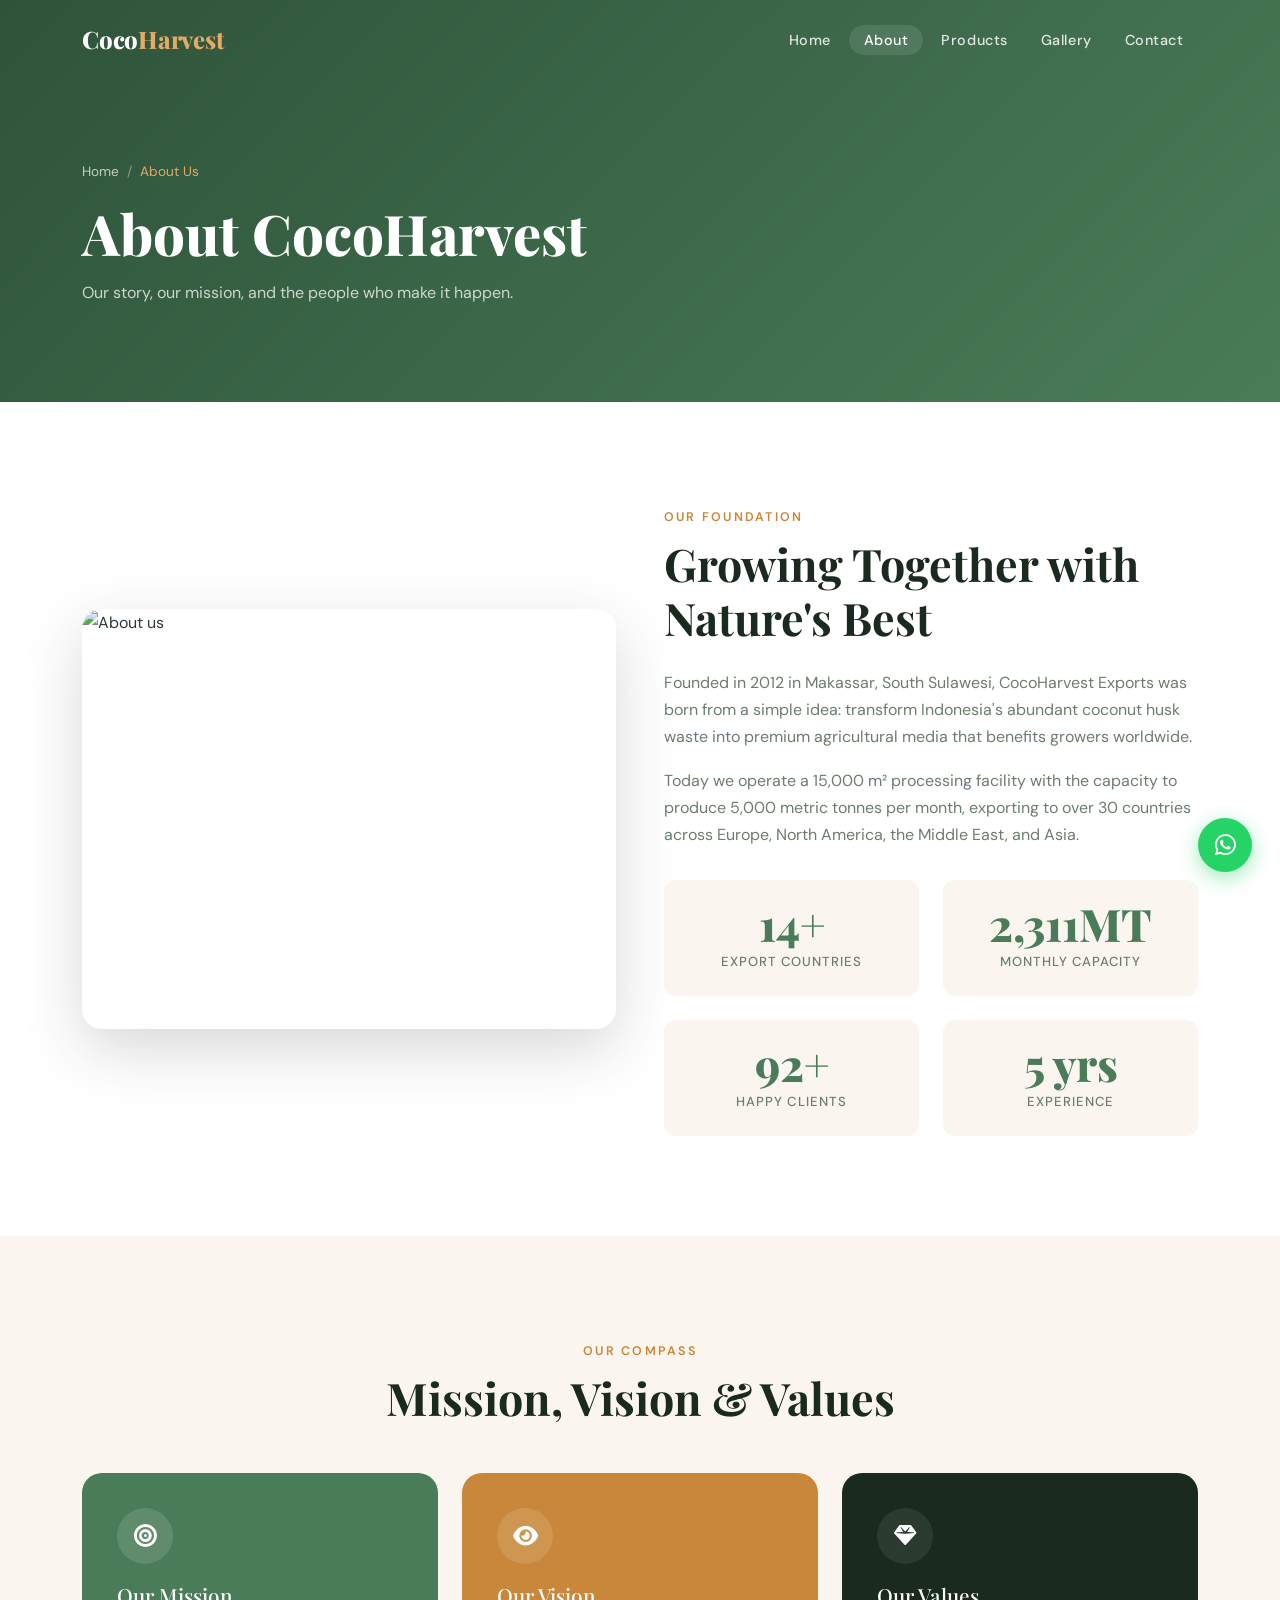
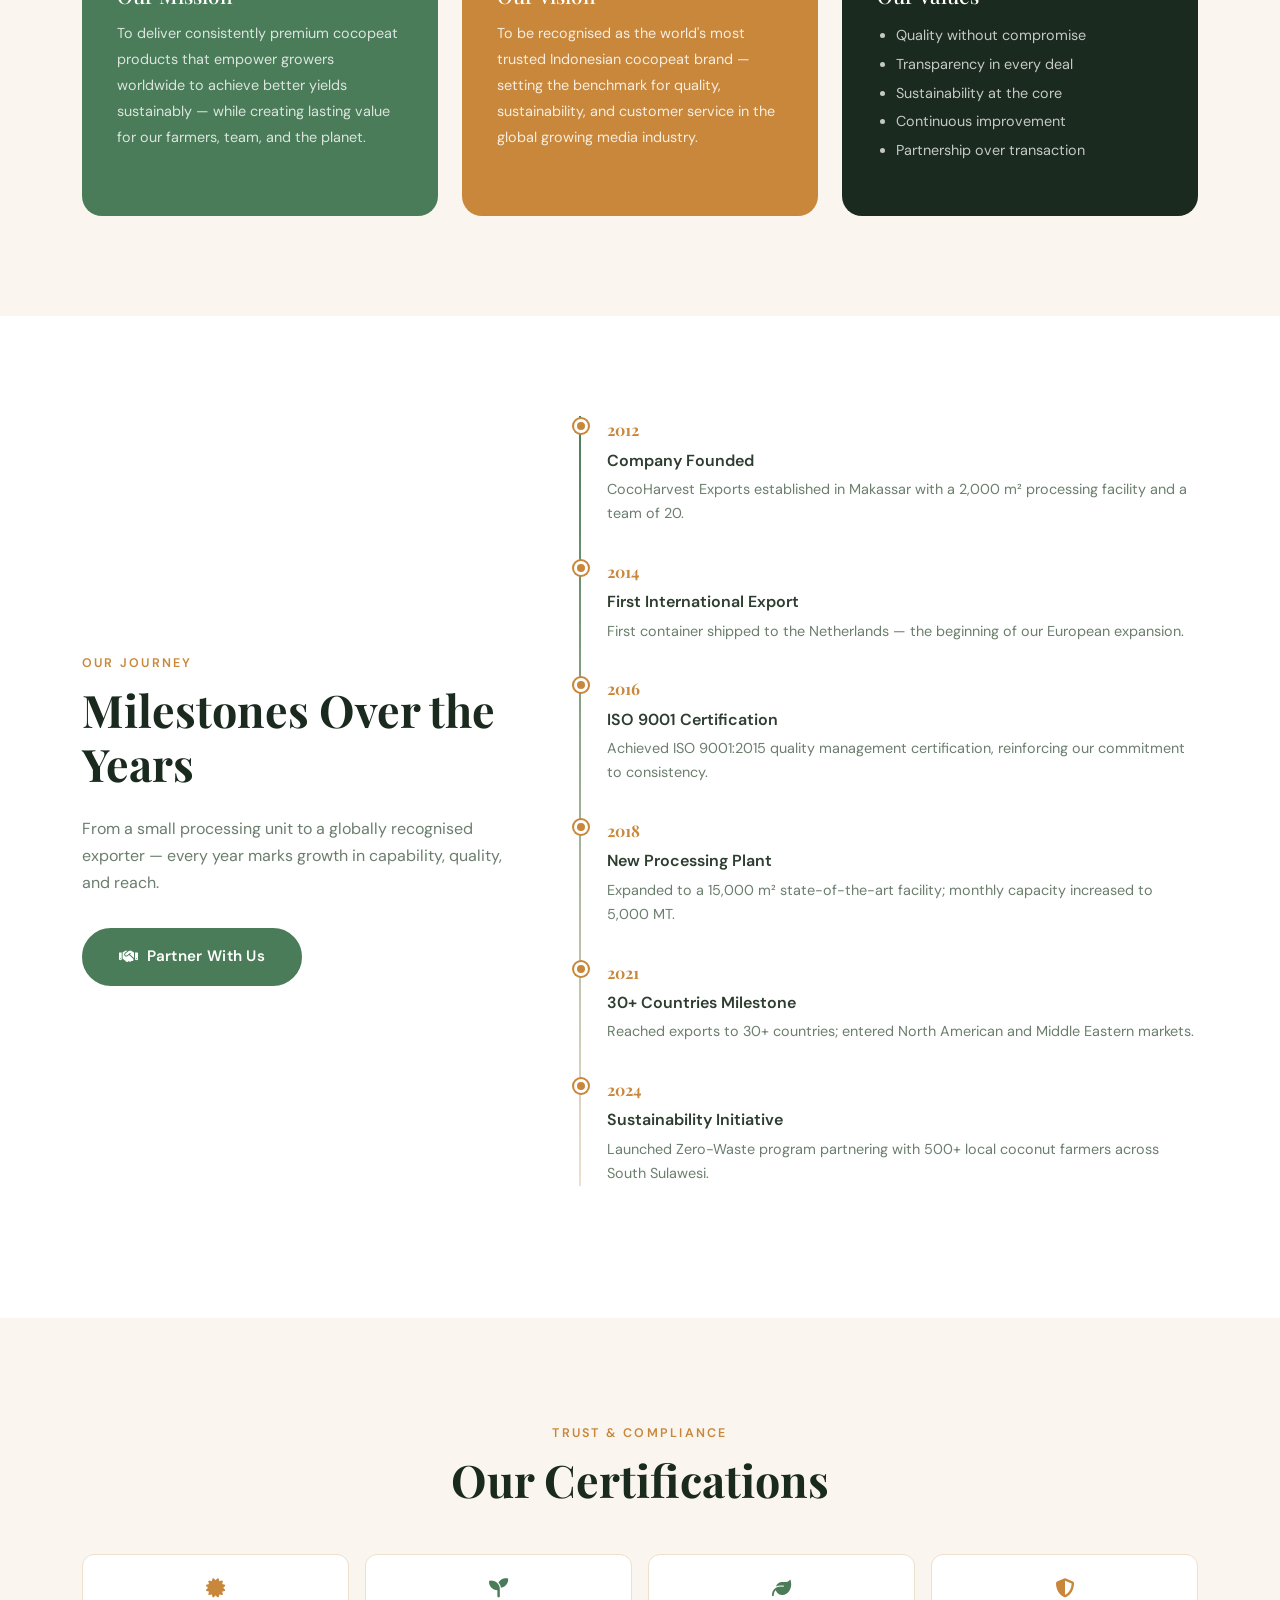
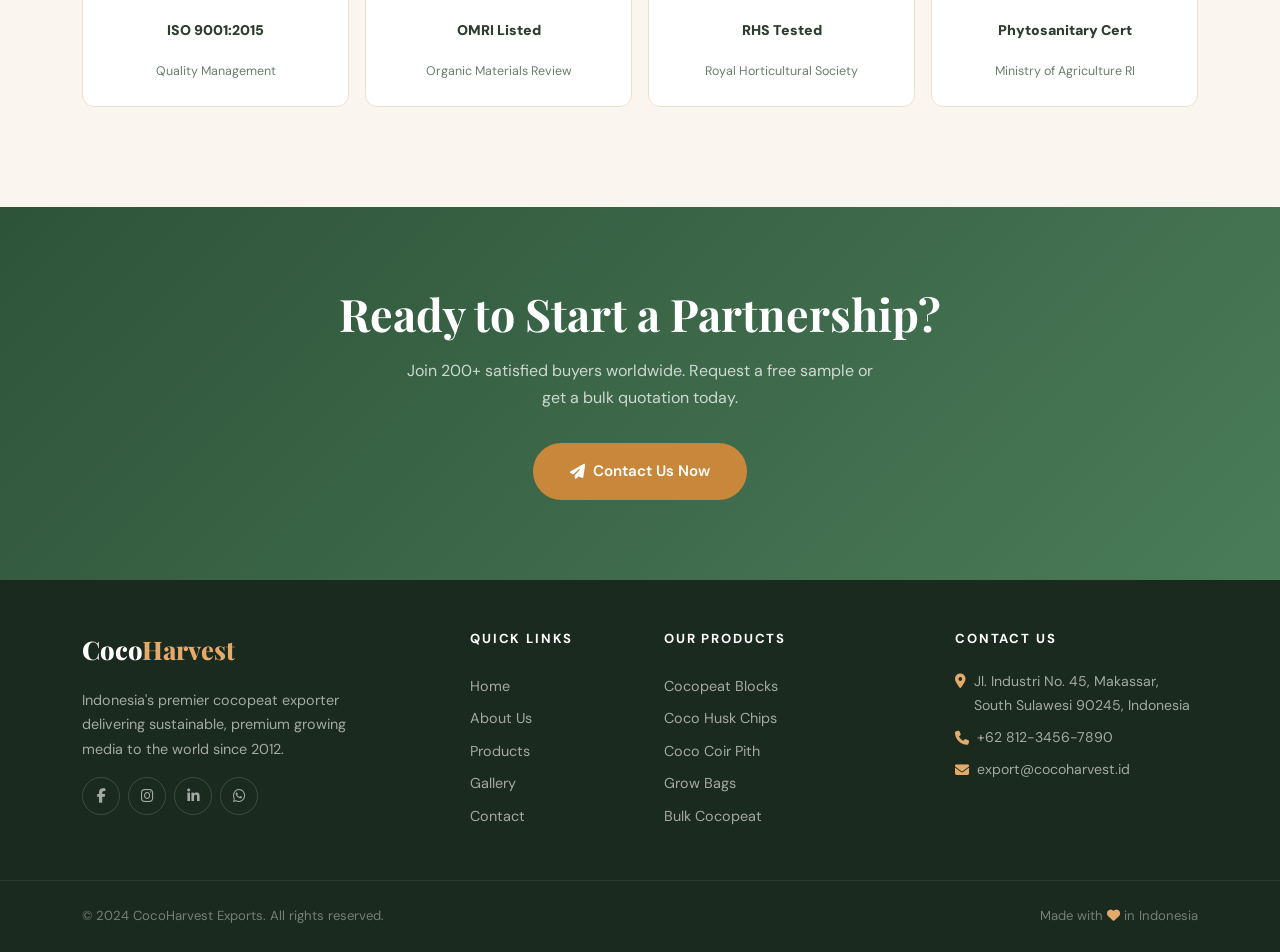
==== commit 1f874881: "add website filess" ====
--- a/about.html
+++ b/about.html
@@ -11,7 +11,7 @@
 </head>
 <body>
 
-<!-- NAVBAR -->
+<!-- NAVBARR -->
 <nav class="navbar navbar-main navbar-expand-lg">
   <div class="container">
     <a class="navbar-brand-custom" href="index.html">Coco<span>Harvest</span></a>
